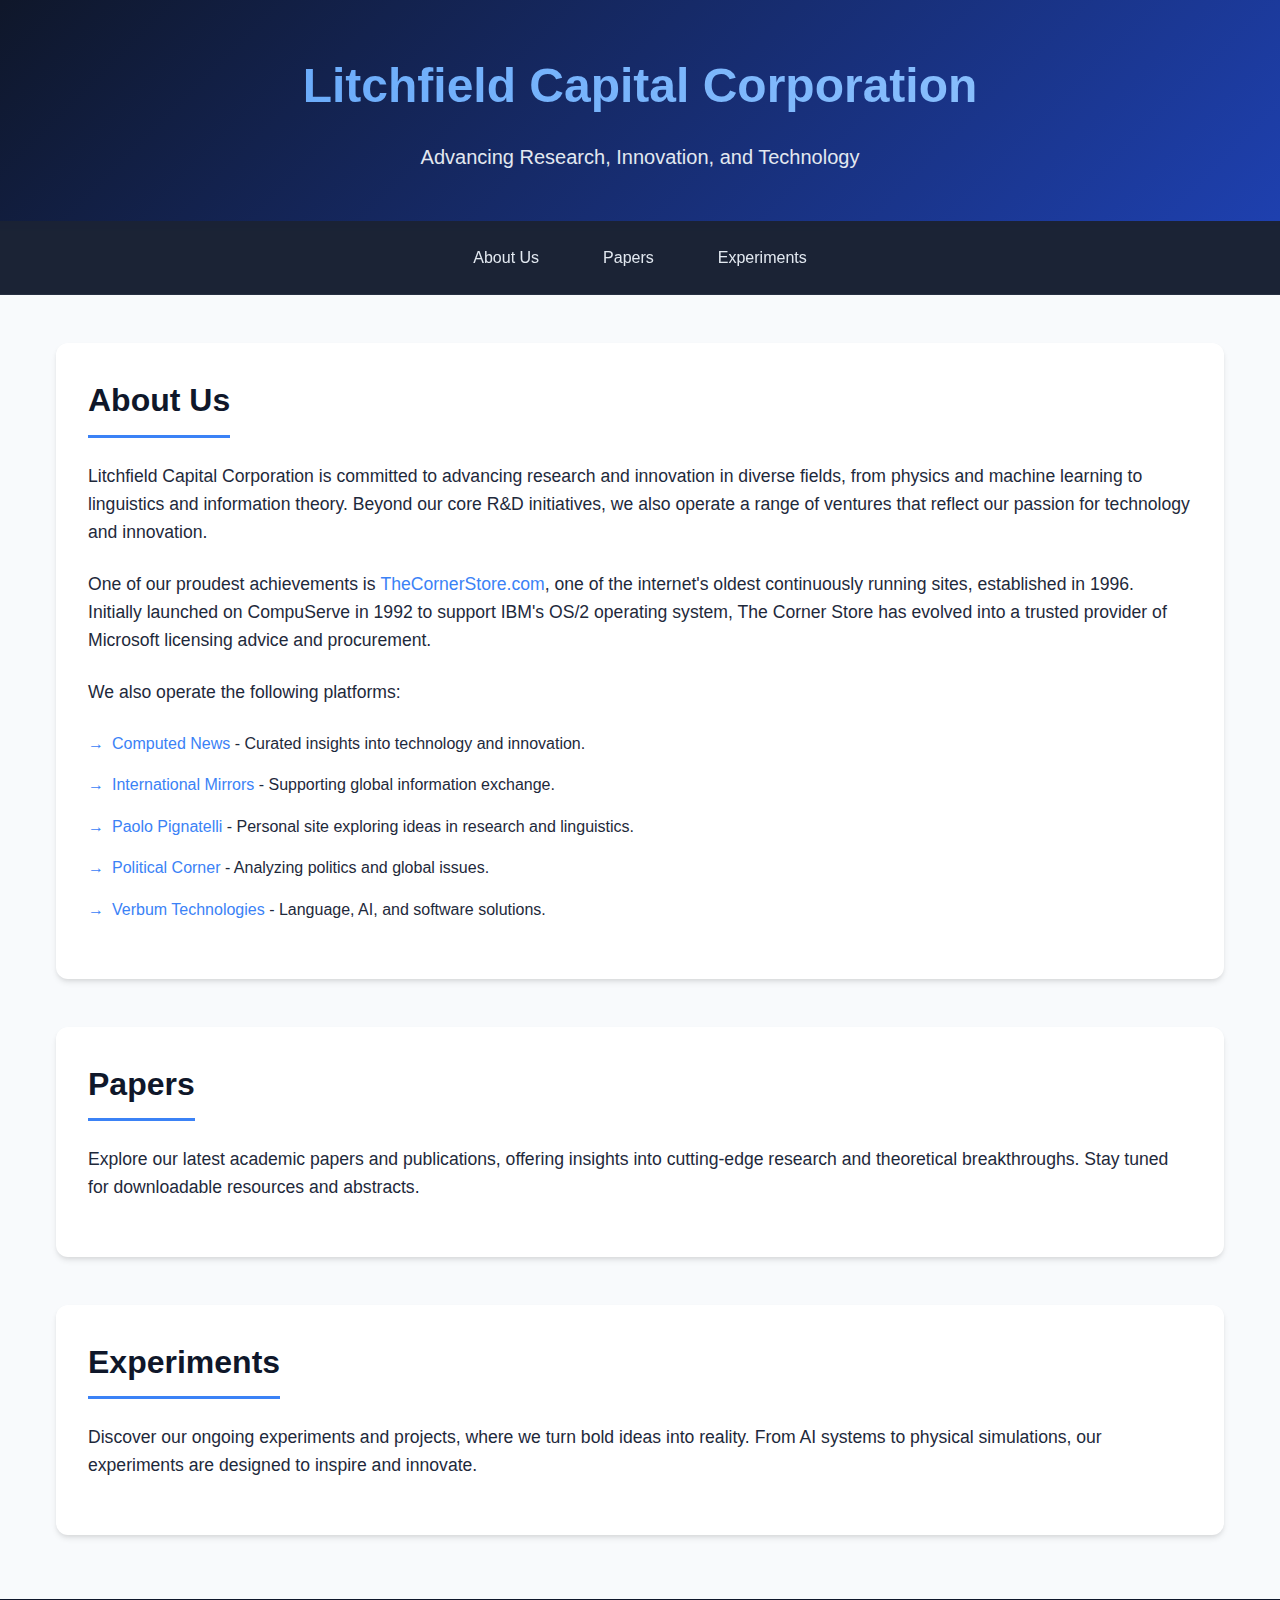
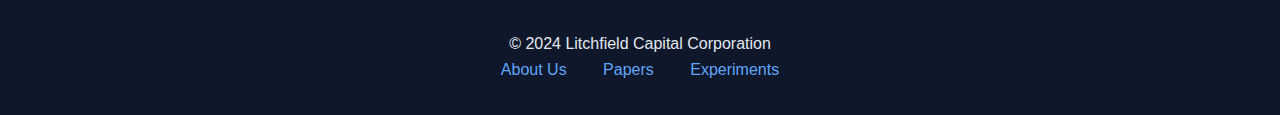
==== index.html @ b992ee09 "Add main website page" ====
<!DOCTYPE html>
<html lang="en">
<head>
    <meta charset="UTF-8">
    <meta name="viewport" content="width=device-width, initial-scale=1.0">
    <title>Litchfield Capital Corporation</title>
    <link href="https://cdnjs.cloudflare.com/ajax/libs/animate.css/4.1.1/animate.min.css" rel="stylesheet">
    <style>
        :root {
            --primary: #0f172a;
            --secondary: #3b82f6;
            --accent: #60a5fa;
            --text: #1e293b;
            --background: #f8fafc;
            --card-bg: #ffffff;
        }

        * {
            margin: 0;
            padding: 0;
            box-sizing: border-box;
        }

        body {
            font-family: 'Inter', -apple-system, BlinkMacSystemFont, 'Segoe UI', Roboto, sans-serif;
            line-height: 1.6;
            background: var(--background);
            color: var(--text);
        }

        header {
            background: var(--primary);
            background-image: linear-gradient(135deg, #0f172a 0%, #1e40af 100%);
            color: #fff;
            padding: 3rem 1rem;
            text-align: center;
            position: relative;
            overflow: hidden;
        }

        header::before {
            content: '';
            position: absolute;
            top: 0;
            left: 0;
            right: 0;
            bottom: 0;
            opacity: 0.1;
            z-index: 0;
        }

        header h1 {
            position: relative;
            font-size: 3rem;
            font-weight: 800;
            margin-bottom: 1rem;
            background: linear-gradient(to right, #60a5fa, #93c5fd);
            -webkit-background-clip: text;
            -webkit-text-fill-color: transparent;
            animation: fadeInDown 1s ease-out;
        }

        header p {
            position: relative;
            font-size: 1.25rem;
            color: #e2e8f0;
            max-width: 600px;
            margin: 0 auto;
            animation: fadeIn 1.5s ease-out;
        }

        nav {
            background: rgba(15, 23, 42, 0.95);
            backdrop-filter: blur(10px);
            position: sticky;
            top: 0;
            z-index: 1000;
            padding: 1rem 0;
            border-bottom: 1px solid rgba(148, 163, 184, 0.1);
        }

        .nav-container {
            max-width: 1200px;
            margin: 0 auto;
            display: flex;
            justify-content: center;
            gap: 2rem;
        }

        nav a {
            color: #e2e8f0;
            text-decoration: none;
            padding: 0.5rem 1rem;
            border-radius: 6px;
            transition: all 0.3s ease;
            font-weight: 500;
        }

        nav a:hover {
            background: var(--secondary);
            color: white;
            transform: translateY(-2px);
        }

        main {
            max-width: 1200px;
            margin: 2rem auto;
            padding: 0 1rem;
        }

        section {
            margin: 3rem 0;
            padding: 2rem;
            background: var(--card-bg);
            border-radius: 12px;
            box-shadow: 0 4px 6px -1px rgba(0, 0, 0, 0.1), 0 2px 4px -1px rgba(0, 0, 0, 0.06);
            transition: transform 0.3s ease, box-shadow 0.3s ease;
        }

        section:hover {
            transform: translateY(-4px);
            box-shadow: 0 10px 15px -3px rgba(0, 0, 0, 0.1), 0 4px 6px -2px rgba(0, 0, 0, 0.05);
        }

        section h2 {
            color: var(--primary);
            font-size: 2rem;
            margin-bottom: 1.5rem;
            border-bottom: 3px solid var(--secondary);
            padding-bottom: 0.5rem;
            display: inline-block;
        }

        section p {
            color: var(--text);
            margin-bottom: 1.5rem;
            font-size: 1.1rem;
        }

        section a {
            color: var(--secondary);
            text-decoration: none;
            font-weight: 500;
            transition: color 0.3s ease;
        }

        section a:hover {
            color: var(--accent);
            text-decoration: underline;
        }

        ul {
            list-style: none;
            margin: 1.5rem 0;
        }

        li {
            margin: 1rem 0;
            padding-left: 1.5rem;
            position: relative;
        }

        li::before {
            content: '→';
            position: absolute;
            left: 0;
            color: var(--secondary);
        }

        footer {
            background: var(--primary);
            color: #e2e8f0;
            padding: 2rem 1rem;
            text-align: center;
            margin-top: 4rem;
        }

        footer a {
            color: var(--accent);
            text-decoration: none;
            margin: 0 1rem;
            transition: color 0.3s ease;
        }

        footer a:hover {
            color: white;
        }

        @media (max-width: 768px) {
            header h1 {
                font-size: 2rem;
            }

            header p {
                font-size: 1rem;
            }

            .nav-container {
                flex-direction: column;
                align-items: center;
                gap: 1rem;
            }

            section {
                padding: 1.5rem;
                margin: 2rem 0;
            }
        }
    </style>
</head>
<body>
    <header>
        <h1>Litchfield Capital Corporation</h1>
        <p>Advancing Research, Innovation, and Technology</p>
    </header>

    <nav>
        <div class="nav-container">
            <a href="#about">About Us</a>
            <a href="#papers">Papers</a>
            <a href="#experiments">Experiments</a>
        </div>
    </nav>

    <main>
        <section id="about" class="animate__animated animate__fadeIn">
            <h2>About Us</h2>
            <p>
                Litchfield Capital Corporation is committed to advancing research and innovation in diverse fields, from physics and machine learning to linguistics and information theory. Beyond our core R&D initiatives, we also operate a range of ventures that reflect our passion for technology and innovation.
            </p>
            <p>
                One of our proudest achievements is <a href="http://www.thecornerstore.com" target="_blank">TheCornerStore.com</a>, one of the internet's oldest continuously running sites, established in 1996. Initially launched on CompuServe in 1992 to support IBM's OS/2 operating system, The Corner Store has evolved into a trusted provider of Microsoft licensing advice and procurement.
            </p>
            <p>We also operate the following platforms:</p>
            <ul>
                <li><a href="https://computednews.com/" target="_blank">Computed News</a> - Curated insights into technology and innovation.</li>
                <li><a href="https://internationalmirrors.com/" target="_blank">International Mirrors</a> - Supporting global information exchange.</li>
                <li><a href="https://www.paolopignatelli.com/" target="_blank">Paolo Pignatelli</a> - Personal site exploring ideas in research and linguistics.</li>
                <li><a href="https://politicalcorner.com/" target="_blank">Political Corner</a> - Analyzing politics and global issues.</li>
                <li><a href="https://verbumtechnologies.com/" target="_blank">Verbum Technologies</a> - Language, AI, and software solutions.</li>
            </ul>
        </section>

        <section id="papers" class="animate__animated animate__fadeIn">
            <h2>Papers</h2>
            <p>
                Explore our latest academic papers and publications, offering insights into cutting-edge research and theoretical breakthroughs.
                Stay tuned for downloadable resources and abstracts.
            </p>
        </section>

        <section id="experiments" class="animate__animated animate__fadeIn">
            <h2>Experiments</h2>
            <p>
                Discover our ongoing experiments and projects, where we turn bold ideas into reality.
                From AI systems to physical simulations, our experiments are designed to inspire and innovate.
            </p>
        </section>
    </main>

    <footer>
        <p>&copy; 2024 Litchfield Capital Corporation</p>
        <div>
            <a href="#about">About Us</a>
            <a href="#papers">Papers</a>
            <a href="#experiments">Experiments</a>
        </div>
    </footer>
</body>
</html>
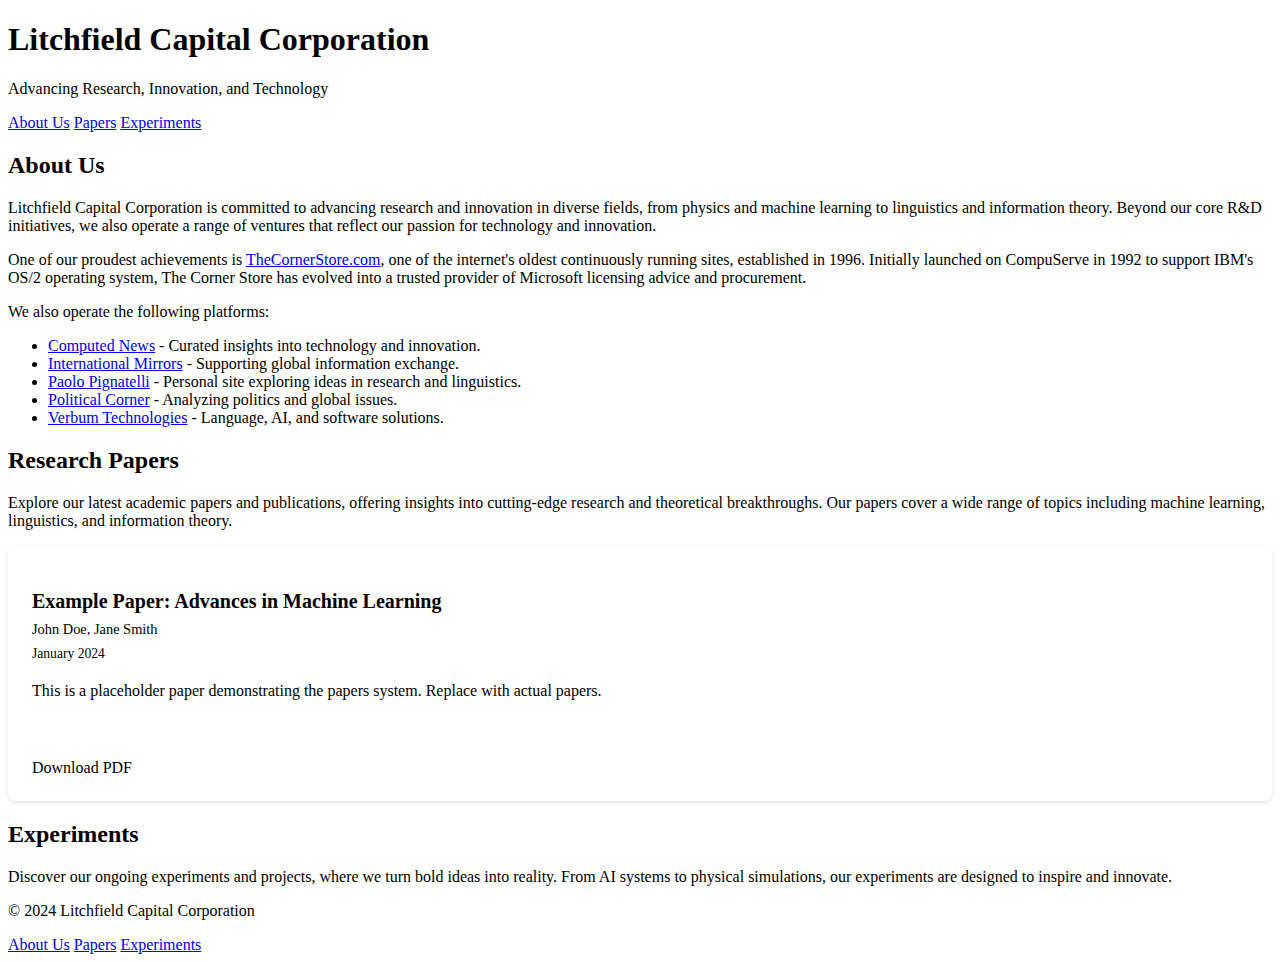
==== commit 90e9ee9b: "Complete index.html update with papers system" ====
--- a/index.html
+++ b/index.html
@@ -1,212 +1,13 @@
 <!DOCTYPE html>
 <html lang="en">
+<!-- Previous head and header content remains the same -->
 <head>
     <meta charset="UTF-8">
     <meta name="viewport" content="width=device-width, initial-scale=1.0">
     <title>Litchfield Capital Corporation</title>
     <link href="https://cdnjs.cloudflare.com/ajax/libs/animate.css/4.1.1/animate.min.css" rel="stylesheet">
-    <style>
-        :root {
-            --primary: #0f172a;
-            --secondary: #3b82f6;
-            --accent: #60a5fa;
-            --text: #1e293b;
-            --background: #f8fafc;
-            --card-bg: #ffffff;
-        }
-
-        * {
-            margin: 0;
-            padding: 0;
-            box-sizing: border-box;
-        }
-
-        body {
-            font-family: 'Inter', -apple-system, BlinkMacSystemFont, 'Segoe UI', Roboto, sans-serif;
-            line-height: 1.6;
-            background: var(--background);
-            color: var(--text);
-        }
-
-        header {
-            background: var(--primary);
-            background-image: linear-gradient(135deg, #0f172a 0%, #1e40af 100%);
-            color: #fff;
-            padding: 3rem 1rem;
-            text-align: center;
-            position: relative;
-            overflow: hidden;
-        }
-
-        header::before {
-            content: '';
-            position: absolute;
-            top: 0;
-            left: 0;
-            right: 0;
-            bottom: 0;
-            opacity: 0.1;
-            z-index: 0;
-        }
-
-        header h1 {
-            position: relative;
-            font-size: 3rem;
-            font-weight: 800;
-            margin-bottom: 1rem;
-            background: linear-gradient(to right, #60a5fa, #93c5fd);
-            -webkit-background-clip: text;
-            -webkit-text-fill-color: transparent;
-            animation: fadeInDown 1s ease-out;
-        }
-
-        header p {
-            position: relative;
-            font-size: 1.25rem;
-            color: #e2e8f0;
-            max-width: 600px;
-            margin: 0 auto;
-            animation: fadeIn 1.5s ease-out;
-        }
-
-        nav {
-            background: rgba(15, 23, 42, 0.95);
-            backdrop-filter: blur(10px);
-            position: sticky;
-            top: 0;
-            z-index: 1000;
-            padding: 1rem 0;
-            border-bottom: 1px solid rgba(148, 163, 184, 0.1);
-        }
-
-        .nav-container {
-            max-width: 1200px;
-            margin: 0 auto;
-            display: flex;
-            justify-content: center;
-            gap: 2rem;
-        }
-
-        nav a {
-            color: #e2e8f0;
-            text-decoration: none;
-            padding: 0.5rem 1rem;
-            border-radius: 6px;
-            transition: all 0.3s ease;
-            font-weight: 500;
-        }
-
-        nav a:hover {
-            background: var(--secondary);
-            color: white;
-            transform: translateY(-2px);
-        }
-
-        main {
-            max-width: 1200px;
-            margin: 2rem auto;
-            padding: 0 1rem;
-        }
-
-        section {
-            margin: 3rem 0;
-            padding: 2rem;
-            background: var(--card-bg);
-            border-radius: 12px;
-            box-shadow: 0 4px 6px -1px rgba(0, 0, 0, 0.1), 0 2px 4px -1px rgba(0, 0, 0, 0.06);
-            transition: transform 0.3s ease, box-shadow 0.3s ease;
-        }
-
-        section:hover {
-            transform: translateY(-4px);
-            box-shadow: 0 10px 15px -3px rgba(0, 0, 0, 0.1), 0 4px 6px -2px rgba(0, 0, 0, 0.05);
-        }
-
-        section h2 {
-            color: var(--primary);
-            font-size: 2rem;
-            margin-bottom: 1.5rem;
-            border-bottom: 3px solid var(--secondary);
-            padding-bottom: 0.5rem;
-            display: inline-block;
-        }
-
-        section p {
-            color: var(--text);
-            margin-bottom: 1.5rem;
-            font-size: 1.1rem;
-        }
-
-        section a {
-            color: var(--secondary);
-            text-decoration: none;
-            font-weight: 500;
-            transition: color 0.3s ease;
-        }
-
-        section a:hover {
-            color: var(--accent);
-            text-decoration: underline;
-        }
-
-        ul {
-            list-style: none;
-            margin: 1.5rem 0;
-        }
-
-        li {
-            margin: 1rem 0;
-            padding-left: 1.5rem;
-            position: relative;
-        }
-
-        li::before {
-            content: '→';
-            position: absolute;
-            left: 0;
-            color: var(--secondary);
-        }
-
-        footer {
-            background: var(--primary);
-            color: #e2e8f0;
-            padding: 2rem 1rem;
-            text-align: center;
-            margin-top: 4rem;
-        }
-
-        footer a {
-            color: var(--accent);
-            text-decoration: none;
-            margin: 0 1rem;
-            transition: color 0.3s ease;
-        }
-
-        footer a:hover {
-            color: white;
-        }
-
-        @media (max-width: 768px) {
-            header h1 {
-                font-size: 2rem;
-            }
-
-            header p {
-                font-size: 1rem;
-            }
-
-            .nav-container {
-                flex-direction: column;
-                align-items: center;
-                gap: 1rem;
-            }
-
-            section {
-                padding: 1.5rem;
-                margin: 2rem 0;
-            }
-        }
-    </style>
+    <link href="/css/style.css" rel="stylesheet">
+    <!-- Previous styles remain the same -->
 </head>
 <body>
     <header>
@@ -242,11 +43,17 @@
         </section>
 
         <section id="papers" class="animate__animated animate__fadeIn">
-            <h2>Papers</h2>
+            <h2>Research Papers</h2>
             <p>
                 Explore our latest academic papers and publications, offering insights into cutting-edge research and theoretical breakthroughs.
-                Stay tuned for downloadable resources and abstracts.
+                Our papers cover a wide range of topics including machine learning, linguistics, and information theory.
             </p>
+            <div id="papers-container">
+                <!-- Papers will be dynamically loaded here -->
+                <div class="paper-card">
+                    <div class="paper-title">Loading papers...</div>
+                </div>
+            </div>
         </section>
 
         <section id="experiments" class="animate__animated animate__fadeIn">
@@ -266,5 +73,8 @@
             <a href="#experiments">Experiments</a>
         </div>
     </footer>
+
+    <!-- Add JavaScript file -->
+    <script src="/js/papers.js"></script>
 </body>
 </html>--- a/css/style.css
+++ b/css/style.css
@@ -0,0 +1,67 @@
+/* Paper cards styling */
+.paper-card {
+    background: var(--card-bg);
+    border-radius: 8px;
+    padding: 1.5rem;
+    margin: 1rem 0;
+    box-shadow: 0 2px 4px rgba(0, 0, 0, 0.1);
+    transition: transform 0.3s ease, box-shadow 0.3s ease;
+}
+
+.paper-card:hover {
+    transform: translateY(-2px);
+    box-shadow: 0 4px 8px rgba(0, 0, 0, 0.15);
+}
+
+.paper-title {
+    font-size: 1.25rem;
+    color: var(--primary);
+    margin-bottom: 0.5rem;
+    font-weight: 600;
+}
+
+.paper-authors {
+    color: var(--text);
+    font-size: 0.9rem;
+    margin-bottom: 0.5rem;
+}
+
+.paper-date {
+    color: var(--secondary);
+    font-size: 0.85rem;
+    margin-bottom: 1rem;
+}
+
+.paper-abstract {
+    color: var(--text);
+    font-size: 1rem;
+    margin-bottom: 1rem;
+    line-height: 1.6;
+}
+
+.paper-tags {
+    display: flex;
+    flex-wrap: wrap;
+    gap: 0.5rem;
+    margin-top: 1rem;
+}
+
+.paper-tag {
+    background: var(--secondary);
+    color: white;
+    padding: 0.25rem 0.75rem;
+    border-radius: 16px;
+    font-size: 0.85rem;
+}
+
+.paper-link {
+    display: inline-block;
+    margin-top: 1rem;
+    color: var(--secondary);
+    text-decoration: none;
+    font-weight: 500;
+}
+
+.paper-link:hover {
+    text-decoration: underline;
+}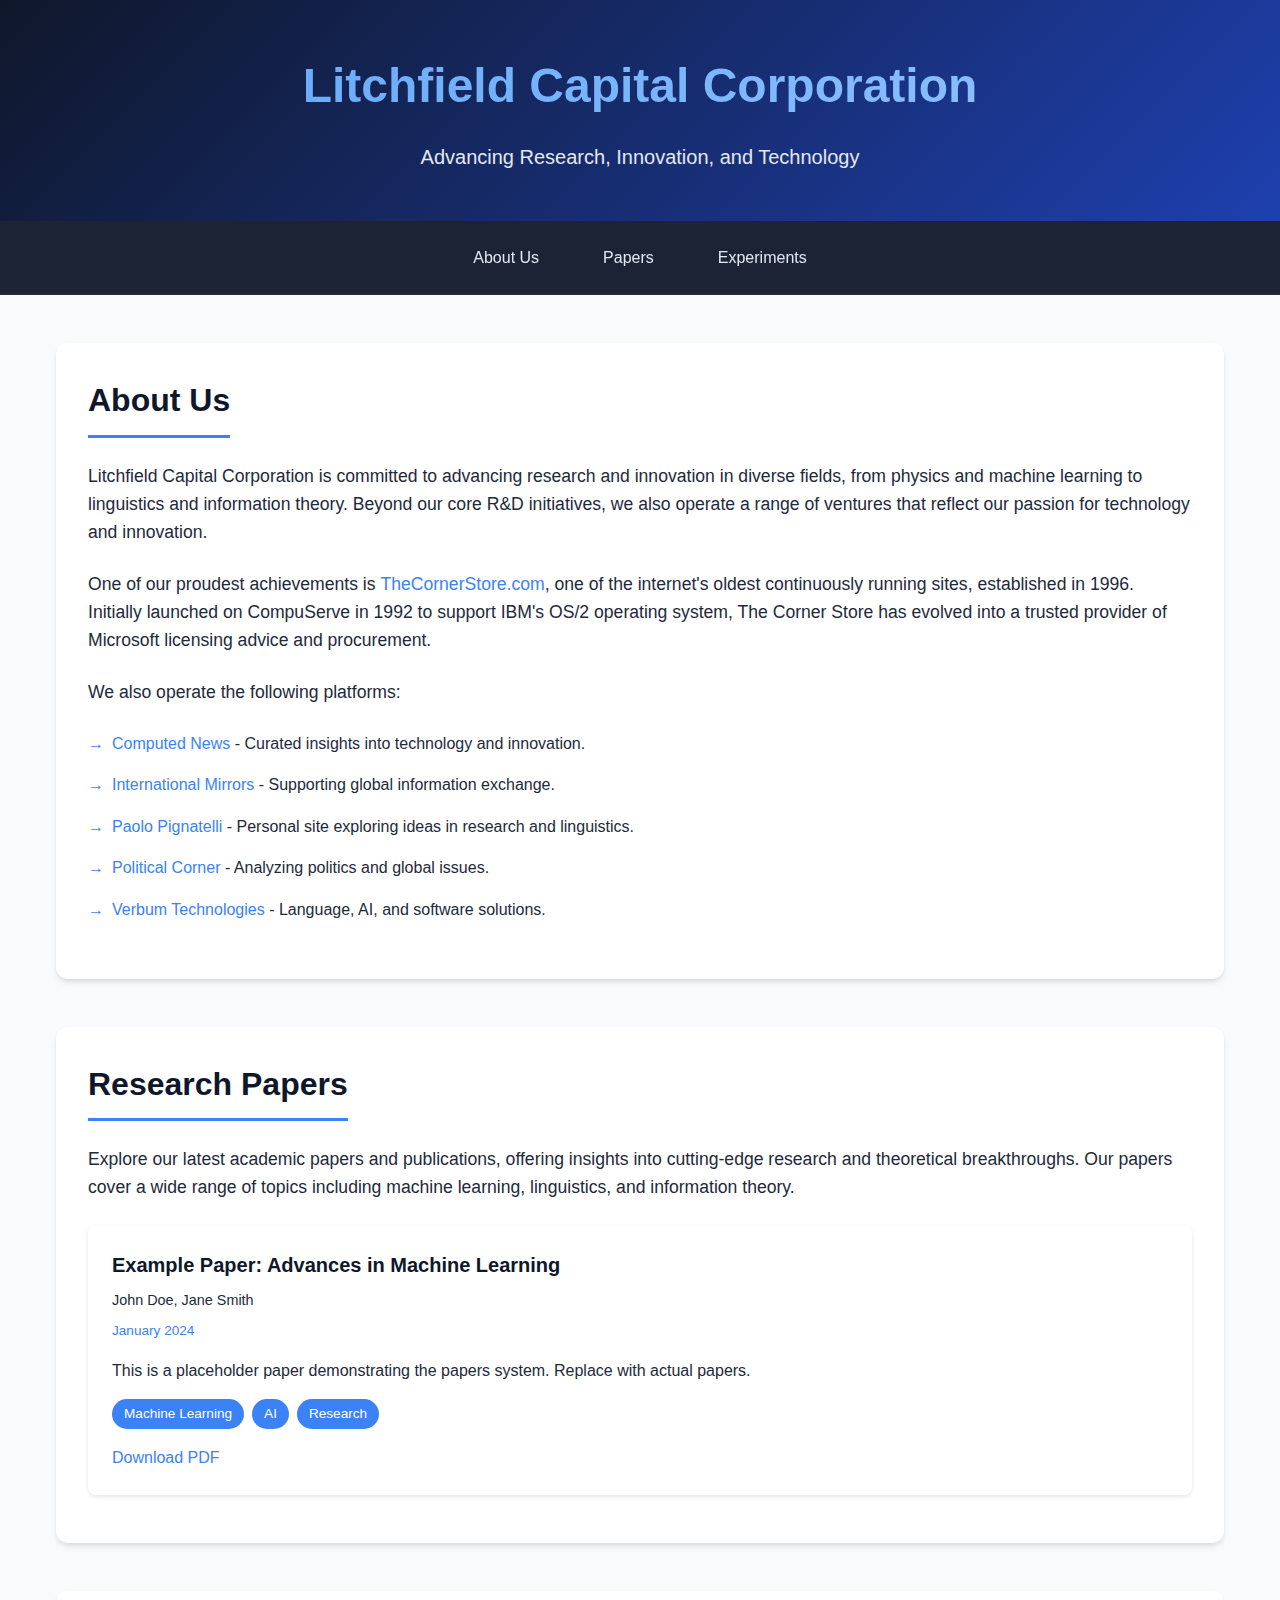
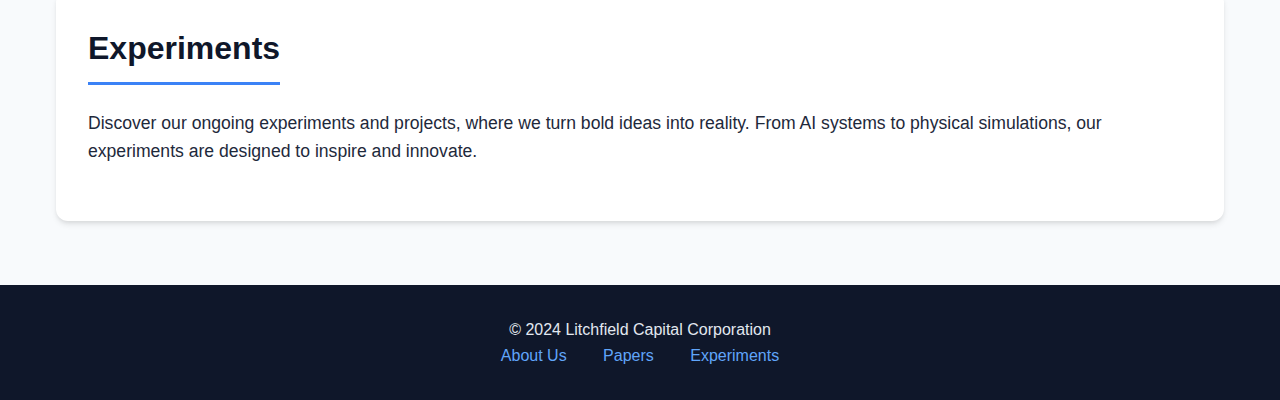
==== commit 3c69ba27: "New version for family of websites" ====
--- a/index.html
+++ b/index.html
@@ -1,14 +1,15 @@
 <!DOCTYPE html>
 <html lang="en">
 <!-- Previous head and header content remains the same -->
+
 <head>
     <meta charset="UTF-8">
     <meta name="viewport" content="width=device-width, initial-scale=1.0">
     <title>Litchfield Capital Corporation</title>
     <link href="https://cdnjs.cloudflare.com/ajax/libs/animate.css/4.1.1/animate.min.css" rel="stylesheet">
-    <link href="/css/style.css" rel="stylesheet">
-    <!-- Previous styles remain the same -->
+    <link href="css/style.css" rel="stylesheet">
 </head>
+
 <body>
     <header>
         <h1>Litchfield Capital Corporation</h1>
--- a/css/style.css
+++ b/css/style.css
@@ -1,3 +1,185 @@
+/* something missing here? */
+/* Paper cards styling */
+:root {
+    --primary: #0f172a;
+    --secondary: #3b82f6;
+    --accent: #60a5fa;
+    --text: #1e293b;
+    --background: #f8fafc;
+    --card-bg: #ffffff;
+}
+
+* {
+    margin: 0;
+    padding: 0;
+    box-sizing: border-box;
+}
+
+body {
+    font-family: 'Inter', -apple-system, BlinkMacSystemFont, 'Segoe UI', Roboto, sans-serif;
+    line-height: 1.6;
+    background: var(--background);
+    color: var(--text);
+}
+
+header {
+    background: var(--primary);
+    background-image: linear-gradient(135deg, #0f172a 0%, #1e40af 100%);
+    color: #fff;
+    padding: 3rem 1rem;
+    text-align: center;
+    position: relative;
+    overflow: hidden;
+}
+
+header::before {
+    content: '';
+    position: absolute;
+    top: 0;
+    left: 0;
+    right: 0;
+    bottom: 0;
+    opacity: 0.1;
+    z-index: 0;
+}
+
+header h1 {
+    position: relative;
+    font-size: 3rem;
+    font-weight: 800;
+    margin-bottom: 1rem;
+    background: linear-gradient(to right, #60a5fa, #93c5fd);
+    -webkit-background-clip: text;
+    -webkit-text-fill-color: transparent;
+    animation: fadeInDown 1s ease-out;
+}
+
+header p {
+    position: relative;
+    font-size: 1.25rem;
+    color: #e2e8f0;
+    max-width: 600px;
+    margin: 0 auto;
+    animation: fadeIn 1.5s ease-out;
+}
+
+nav {
+    background: rgba(15, 23, 42, 0.95);
+    backdrop-filter: blur(10px);
+    position: sticky;
+    top: 0;
+    z-index: 1000;
+    padding: 1rem 0;
+    border-bottom: 1px solid rgba(148, 163, 184, 0.1);
+}
+
+.nav-container {
+    max-width: 1200px;
+    margin: 0 auto;
+    display: flex;
+    justify-content: center;
+    gap: 2rem;
+}
+
+nav a {
+    color: #e2e8f0;
+    text-decoration: none;
+    padding: 0.5rem 1rem;
+    border-radius: 6px;
+    transition: all 0.3s ease;
+    font-weight: 500;
+}
+
+nav a:hover {
+    background: var(--secondary);
+    color: white;
+    transform: translateY(-2px);
+}
+
+main {
+    max-width: 1200px;
+    margin: 2rem auto;
+    padding: 0 1rem;
+}
+
+section {
+    margin: 3rem 0;
+    padding: 2rem;
+    background: var(--card-bg);
+    border-radius: 12px;
+    box-shadow: 0 4px 6px -1px rgba(0, 0, 0, 0.1), 0 2px 4px -1px rgba(0, 0, 0, 0.06);
+    transition: transform 0.3s ease, box-shadow 0.3s ease;
+}
+
+section:hover {
+    transform: translateY(-4px);
+    box-shadow: 0 10px 15px -3px rgba(0, 0, 0, 0.1), 0 4px 6px -2px rgba(0, 0, 0, 0.05);
+}
+
+section h2 {
+    color: var(--primary);
+    font-size: 2rem;
+    margin-bottom: 1.5rem;
+    border-bottom: 3px solid var(--secondary);
+    padding-bottom: 0.5rem;
+    display: inline-block;
+}
+
+section p {
+    color: var(--text);
+    margin-bottom: 1.5rem;
+    font-size: 1.1rem;
+}
+
+section a {
+    color: var(--secondary);
+    text-decoration: none;
+    font-weight: 500;
+    transition: color 0.3s ease;
+}
+
+section a:hover {
+    color: var(--accent);
+    text-decoration: underline;
+}
+
+ul {
+    list-style: none;
+    margin: 1.5rem 0;
+}
+
+li {
+    margin: 1rem 0;
+    padding-left: 1.5rem;
+    position: relative;
+}
+
+li::before {
+    content: '→';
+    position: absolute;
+    left: 0;
+    color: var(--secondary);
+}
+
+footer {
+    background: var(--primary);
+    color: #e2e8f0;
+    padding: 2rem 1rem;
+    text-align: center;
+    margin-top: 4rem;
+}
+
+footer a {
+    color: var(--accent);
+    text-decoration: none;
+    margin: 0 1rem;
+    transition: color 0.3s ease;
+}
+
+footer a:hover {
+    color: white;
+}
+
 /* Paper cards styling */
 .paper-card {
     background: var(--card-bg);
@@ -64,4 +246,25 @@
 
 .paper-link:hover {
     text-decoration: underline;
+}
+
+@media (max-width: 768px) {
+    header h1 {
+        font-size: 2rem;
+    }
+
+    header p {
+        font-size: 1rem;
+    }
+
+    .nav-container {
+        flex-direction: column;
+        align-items: center;
+        gap: 1rem;
+    }
+
+    section {
+        padding: 1.5rem;
+        margin: 2rem 0;
+    }
 }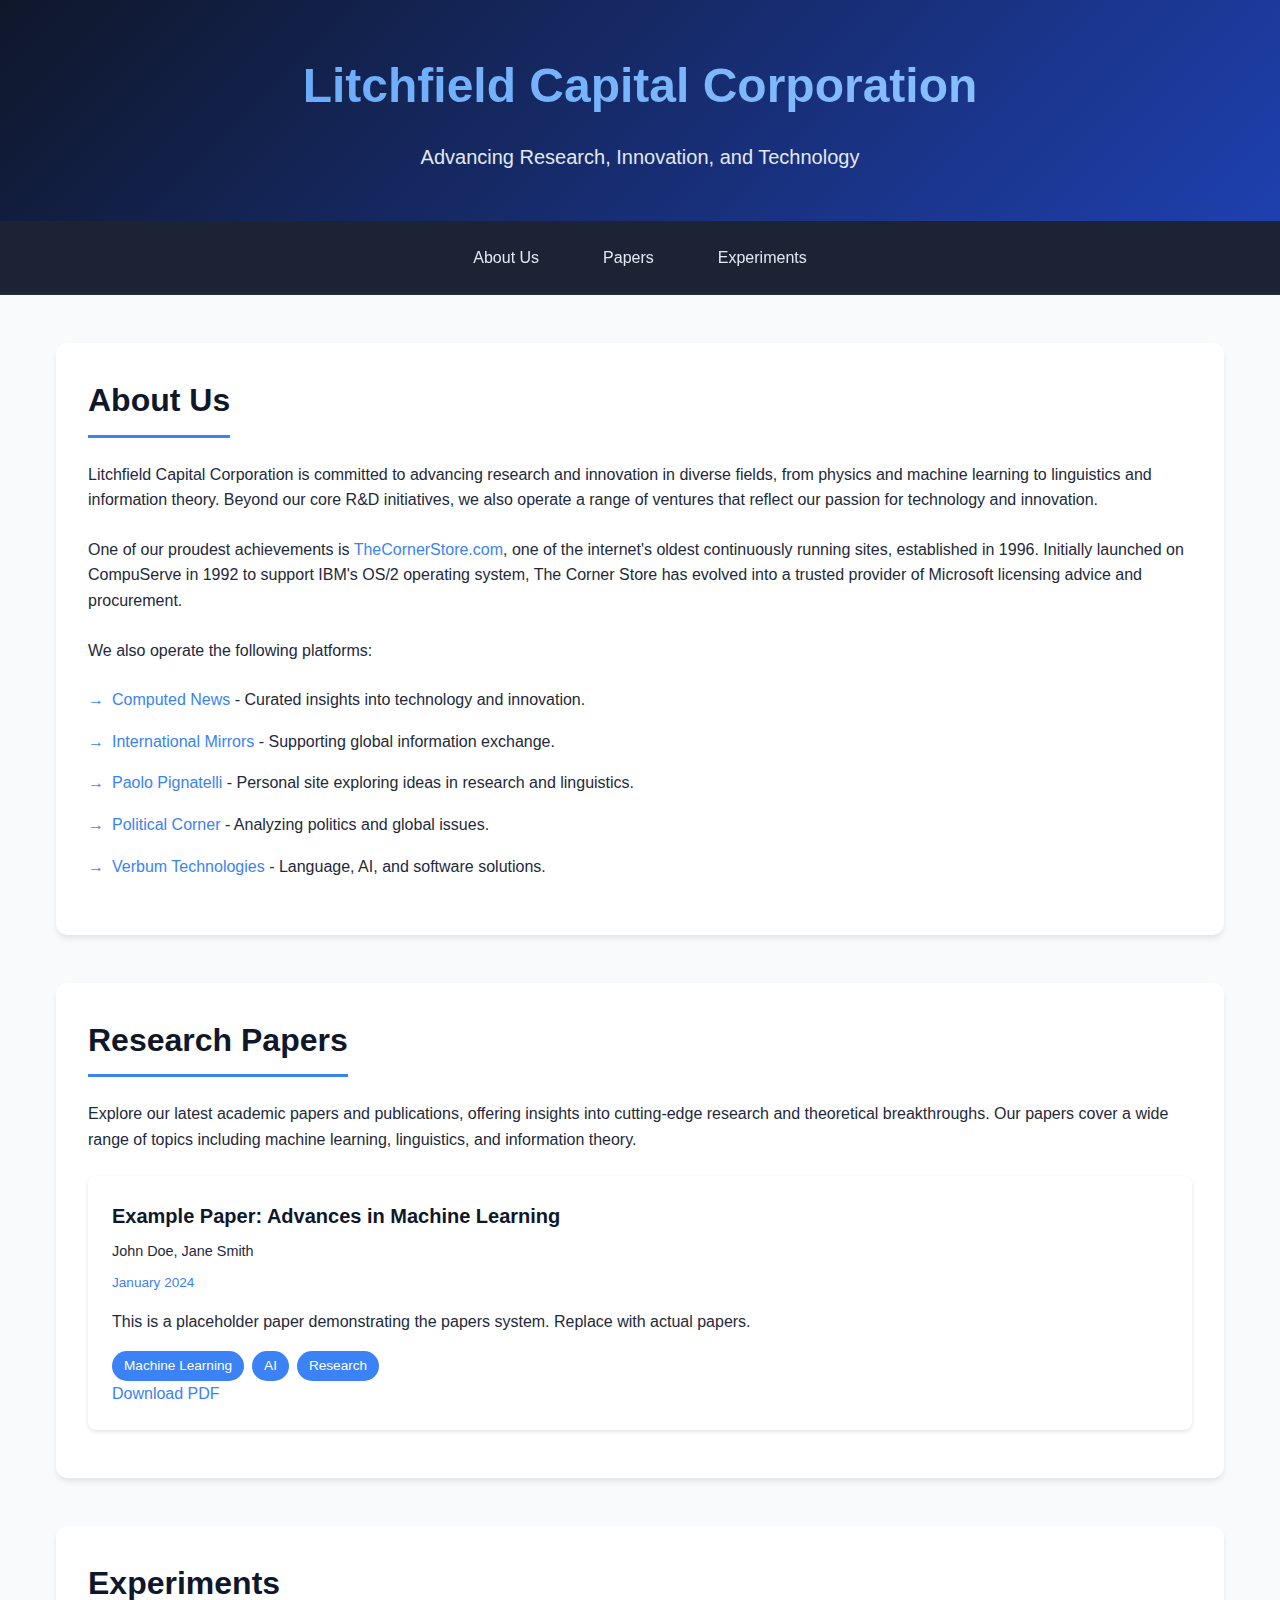
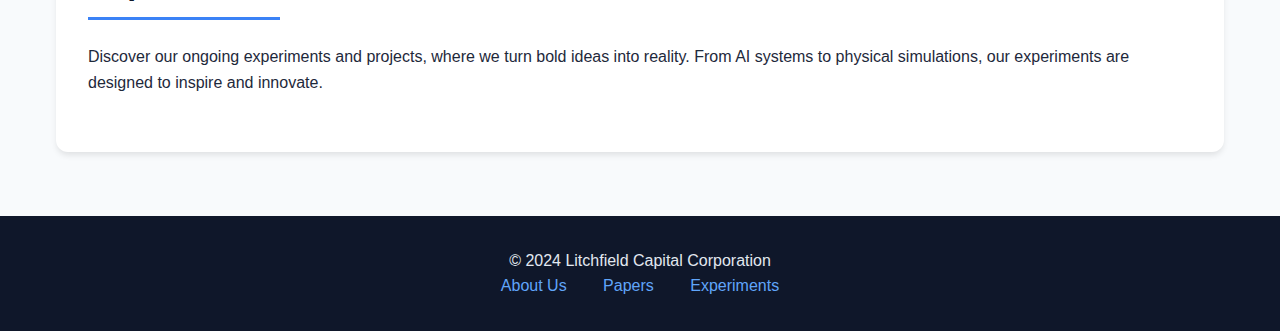
==== commit 2841e80d: "Update index.html and style.css with clean, organized code" ====
--- a/index.html
+++ b/index.html
@@ -1,7 +1,5 @@
 <!DOCTYPE html>
 <html lang="en">
-<!-- Previous head and header content remains the same -->
-
 <head>
     <meta charset="UTF-8">
     <meta name="viewport" content="width=device-width, initial-scale=1.0">
@@ -9,7 +7,6 @@
     <link href="https://cdnjs.cloudflare.com/ajax/libs/animate.css/4.1.1/animate.min.css" rel="stylesheet">
     <link href="css/style.css" rel="stylesheet">
 </head>
-
 <body>
     <header>
         <h1>Litchfield Capital Corporation</h1>
@@ -25,7 +22,7 @@
     </nav>
 
     <main>
-        <section id="about" class="animate__animated animate__fadeIn">
+        <section id="about">
             <h2>About Us</h2>
             <p>
                 Litchfield Capital Corporation is committed to advancing research and innovation in diverse fields, from physics and machine learning to linguistics and information theory. Beyond our core R&D initiatives, we also operate a range of ventures that reflect our passion for technology and innovation.
@@ -43,7 +40,7 @@
             </ul>
         </section>
 
-        <section id="papers" class="animate__animated animate__fadeIn">
+        <section id="papers">
             <h2>Research Papers</h2>
             <p>
                 Explore our latest academic papers and publications, offering insights into cutting-edge research and theoretical breakthroughs.
@@ -51,13 +48,10 @@
             </p>
             <div id="papers-container">
                 <!-- Papers will be dynamically loaded here -->
-                <div class="paper-card">
-                    <div class="paper-title">Loading papers...</div>
-                </div>
             </div>
         </section>
 
-        <section id="experiments" class="animate__animated animate__fadeIn">
+        <section id="experiments">
             <h2>Experiments</h2>
             <p>
                 Discover our ongoing experiments and projects, where we turn bold ideas into reality.
@@ -75,7 +69,6 @@
         </div>
     </footer>
 
-    <!-- Add JavaScript file -->
-    <script src="/js/papers.js"></script>
+    <script src="js/papers.js"></script>
 </body>
 </html>--- a/css/style.css
+++ b/css/style.css
@@ -1,5 +1,3 @@
-/* something missing here? */
-/* Paper cards styling */
 :root {
     --primary: #0f172a;
     --secondary: #3b82f6;
@@ -22,47 +20,42 @@
     color: var(--text);
 }
 
+a {
+    color: var(--secondary);
+    text-decoration: none;
+    transition: color 0.3s ease;
+}
+
+a:hover {
+    color: var(--accent);
+    text-decoration: underline;
+}
+
+/* Header */
 header {
     background: var(--primary);
     background-image: linear-gradient(135deg, #0f172a 0%, #1e40af 100%);
-    color: #fff;
     padding: 3rem 1rem;
     text-align: center;
-    position: relative;
-    overflow: hidden;
-}
-
-header::before {
-    content: '';
-    position: absolute;
-    top: 0;
-    left: 0;
-    right: 0;
-    bottom: 0;
-    opacity: 0.1;
-    z-index: 0;
 }
 
 header h1 {
-    position: relative;
     font-size: 3rem;
     font-weight: 800;
     margin-bottom: 1rem;
     background: linear-gradient(to right, #60a5fa, #93c5fd);
     -webkit-background-clip: text;
     -webkit-text-fill-color: transparent;
-    animation: fadeInDown 1s ease-out;
 }
 
 header p {
-    position: relative;
     font-size: 1.25rem;
     color: #e2e8f0;
     max-width: 600px;
     margin: 0 auto;
-    animation: fadeIn 1.5s ease-out;
-}
-
+}
+
+/* Navigation */
 nav {
     background: rgba(15, 23, 42, 0.95);
     backdrop-filter: blur(10px);
@@ -96,6 +89,7 @@
     transform: translateY(-2px);
 }
 
+/* Main content */
 main {
     max-width: 1200px;
     margin: 2rem auto;
@@ -107,13 +101,13 @@
     padding: 2rem;
     background: var(--card-bg);
     border-radius: 12px;
-    box-shadow: 0 4px 6px -1px rgba(0, 0, 0, 0.1), 0 2px 4px -1px rgba(0, 0, 0, 0.06);
+    box-shadow: 0 4px 6px -1px rgba(0, 0, 0, 0.1);
     transition: transform 0.3s ease, box-shadow 0.3s ease;
 }
 
 section:hover {
     transform: translateY(-4px);
-    box-shadow: 0 10px 15px -3px rgba(0, 0, 0, 0.1), 0 4px 6px -2px rgba(0, 0, 0, 0.05);
+    box-shadow: 0 10px 15px -3px rgba(0, 0, 0, 0.1);
 }
 
 section h2 {
@@ -126,23 +120,10 @@
 }
 
 section p {
-    color: var(--text);
     margin-bottom: 1.5rem;
-    font-size: 1.1rem;
-}
-
-section a {
-    color: var(--secondary);
-    text-decoration: none;
-    font-weight: 500;
-    transition: color 0.3s ease;
-}
-
-section a:hover {
-    color: var(--accent);
-    text-decoration: underline;
-}
-
+}
+
+/* Lists */
 ul {
     list-style: none;
     margin: 1.5rem 0;
@@ -161,26 +142,7 @@
     color: var(--secondary);
 }
 
-footer {
-    background: var(--primary);
-    color: #e2e8f0;
-    padding: 2rem 1rem;
-    text-align: center;
-    margin-top: 4rem;
-}
-
-footer a {
-    color: var(--accent);
-    text-decoration: none;
-    margin: 0 1rem;
-    transition: color 0.3s ease;
-}
-
-footer a:hover {
-    color: white;
-}
-
-/* Paper cards styling */
+/* Papers section */
 .paper-card {
     background: var(--card-bg);
     border-radius: 8px;
@@ -218,7 +180,6 @@
     color: var(--text);
     font-size: 1rem;
     margin-bottom: 1rem;
-    line-height: 1.6;
 }
 
 .paper-tags {
@@ -236,18 +197,25 @@
     font-size: 0.85rem;
 }
 
-.paper-link {
-    display: inline-block;
-    margin-top: 1rem;
-    color: var(--secondary);
-    text-decoration: none;
-    font-weight: 500;
-}
-
-.paper-link:hover {
-    text-decoration: underline;
-}
-
+/* Footer */
+footer {
+    background: var(--primary);
+    color: #e2e8f0;
+    padding: 2rem 1rem;
+    text-align: center;
+    margin-top: 4rem;
+}
+
+footer a {
+    color: var(--accent);
+    margin: 0 1rem;
+}
+
+footer a:hover {
+    color: white;
+}
+
+/* Responsive design */
 @media (max-width: 768px) {
     header h1 {
         font-size: 2rem;
